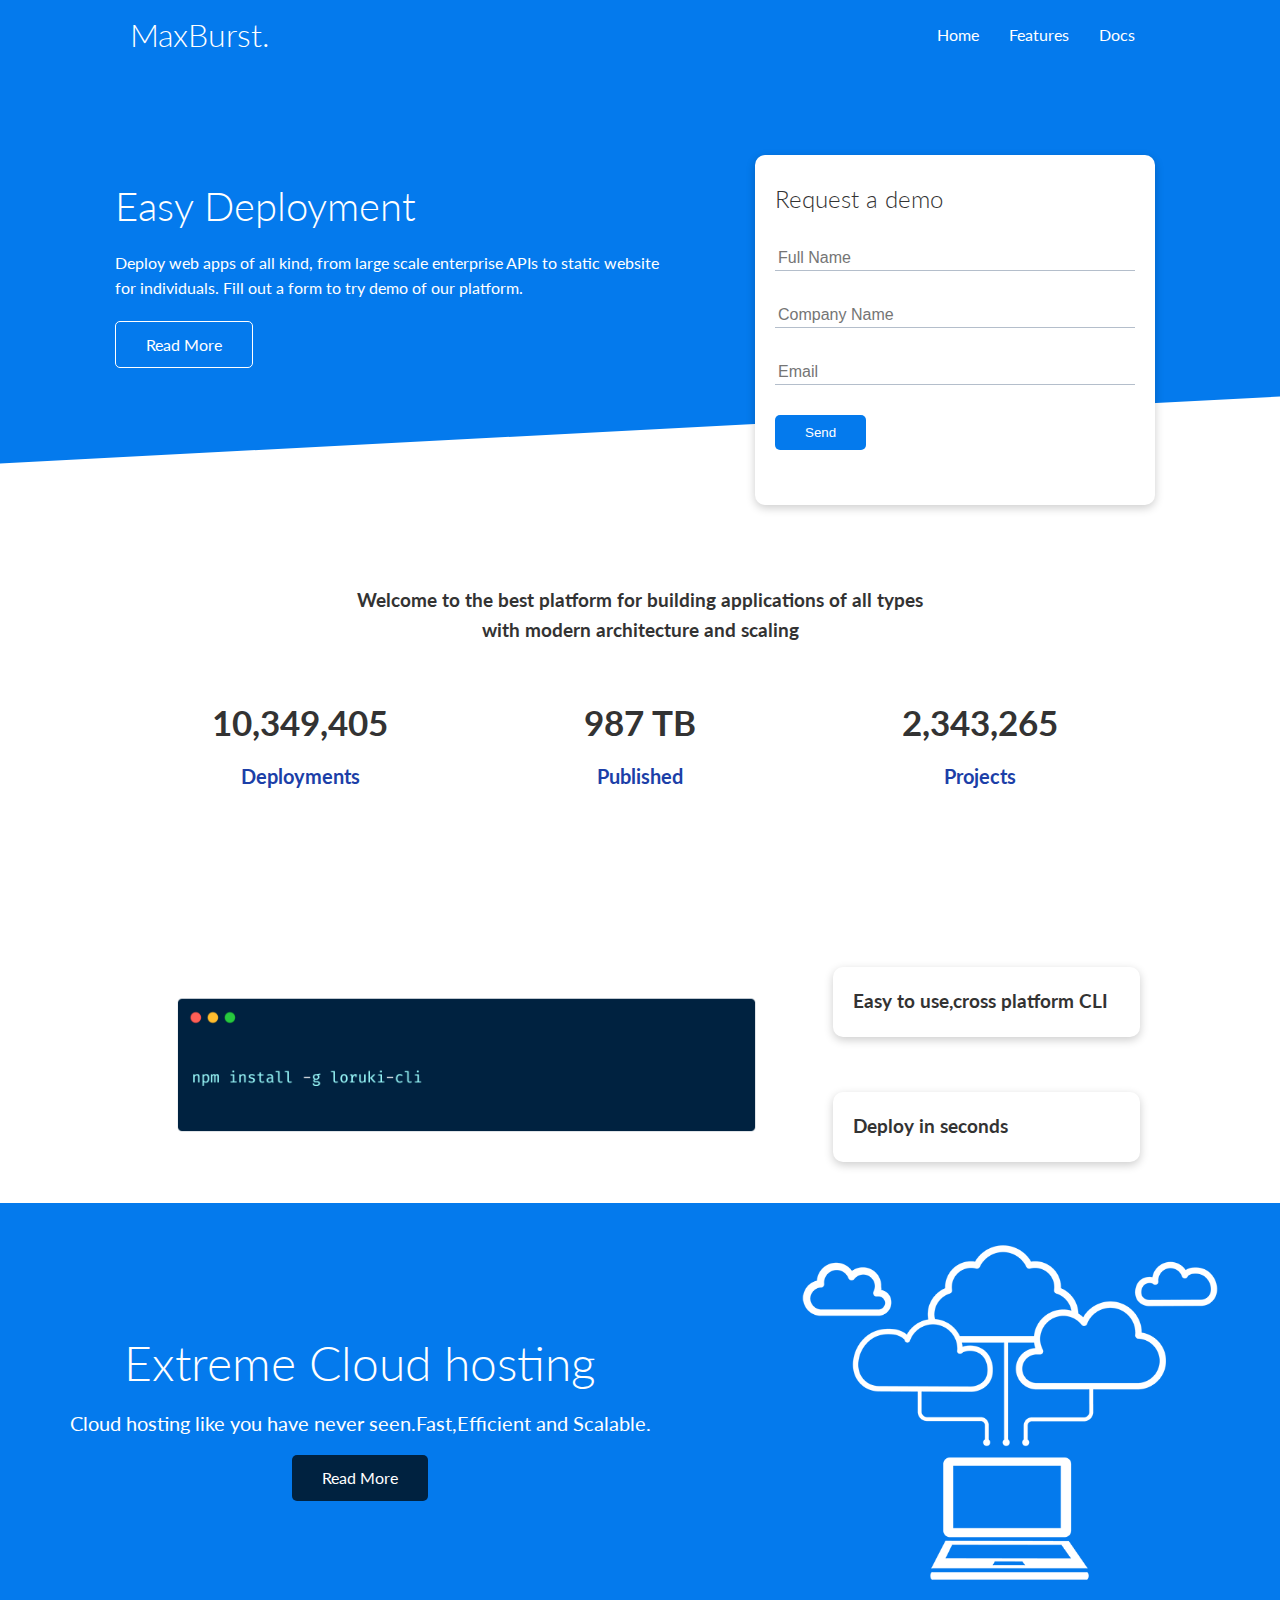
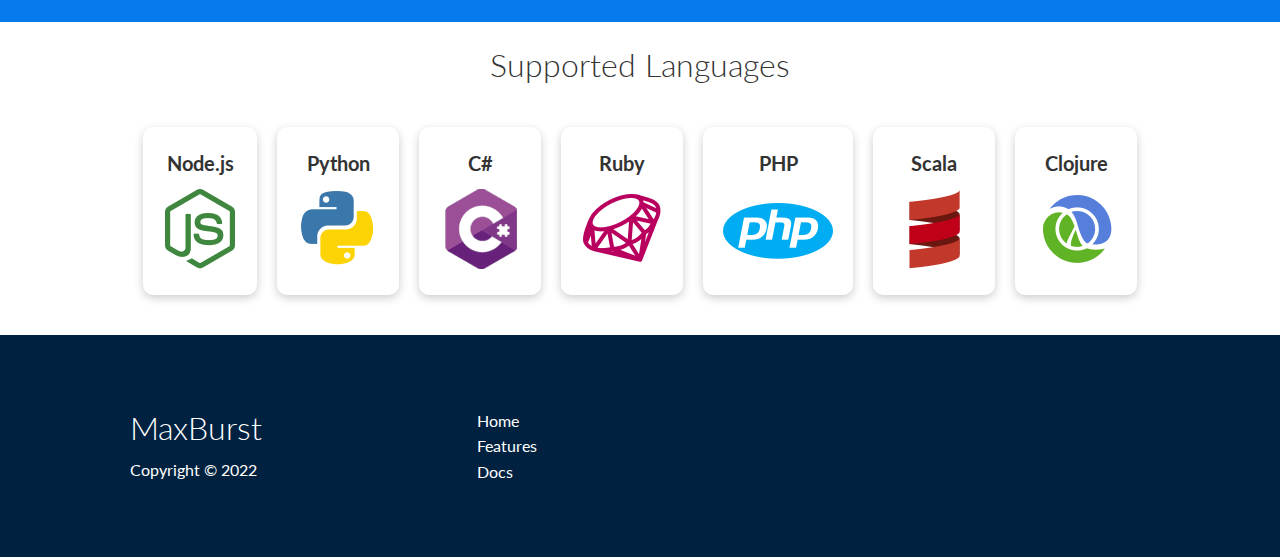
==== index.html @ ba8dc8c8 "First Commit" ====
<!DOCTYPE html>
<html lang="en">

<head>
    <meta charset="UTF-8">
    <meta http-equiv="X-UA-Compatible" content="IE=edge">
    <meta name="viewport" content="width=device-width, initial-scale=1.0">
    <link rel="stylesheet" href="css/style.css">
    <link rel="stylesheet" href="https://cdnjs.cloudflare.com/ajax/libs/font-awesome/6.1.1/css/all.min.css"
        integrity="sha512-KfkfwYDsLkIlwQp6LFnl8zNdLGxu9YAA1QvwINks4PhcElQSvqcyVLLD9aMhXd13uQjoXtEKNosOWaZqXgel0g=="
        crossorigin="anonymous" referrerpolicy="no-referrer" />
    <link rel="stylesheet" href="/css/utilities.css">
    <title>MaxBurst | Cloud hosting For Everyone</title>
</head>

<body>

    <!-------------------------------------------------- Navbar Section --------------------------------------------------->
    <div class="navbar">
        <div class="container flex">
            <h1 class="logo">MaxBurst.</h1>
            <nav>
                <ul>
                    <li><a href="index.html">Home</a></li>
                    <li><a href="features.html">Features</a></li>
                    <li><a href="docs.html">Docs</a></li>
                </ul>
            </nav>
        </div>
    </div>

    <!-------------------------------------------------- Showcase Section --------------------------------------------------->
    <section class="showcase">
        <div class="container grid">
            <div class="showcase-text">
                <h1>Easy Deployment</h1>
                <p>Deploy web apps of all kind, from large scale enterprise APIs to static website for individuals. Fill
                    out a form to try demo of our platform.</p>
                <a href="features.html" class="btn btn-outline">Read More</a>
            </div>

            <div class="showcase-form card">
                <h2>Request a demo</h2>
                <form>
                    <div class="form-control">
                        <input type="text" name="name" placeholder="Full Name" required>
                    </div>
                    <div class="form-control">
                        <input type="text" name="company" placeholder="Company Name" required>
                    </div>
                    <div class="form-control">
                        <input type="email" name="email" placeholder="Email" required>
                    </div>
                    <input type="submit" value="Send" class="btn btn-primary">
                </form>
            </div>
        </div>
    </section>


    <!-------------------------------------------------- Stats Section --------------------------------------------------->
    <section class="stats">
        <div class="container">
            <h3 class="stats-heading text-center my-1">Welcome to the best platform for building applications of all
                types with modern architecture and scaling</h3>

            <div class="grid grid-3 text-center my-4">
                <div>
                    <i class="fas fa-server fa-3x"></i>
                    <h3>10,349,405</h3>
                    <p class="text-secondary">Deployments</p>
                </div>
                <div>
                    <i class="fas fa-upload fa-3x"></i>
                    <h3>987 TB</h3>
                    <p class="text-secondary">Published</p>
                </div>
                <div>
                    <i class="fas fa-project-diagram fa-3x"></i>
                    <h3>2,343,265</h3>
                    <p class="text-secondary">Projects</p>
                </div>
            </div>
        </div>

    </section>

    <!-------------------------------------------------- CLI Section --------------------------------------------------->

    <section class="cli">
        <div class="container grid">
            <img src="images/cli.png" alt="">
            <div class="card">
                <h3>Easy to use,cross platform CLI</h3>
            </div>
            <div class="card">
                <h3>Deploy in seconds</h3>
            </div>
        </div>
    </section>

    <!-------------------------------------------------- Cloud Section --------------------------------------------------->

    <section class="cloud bg-primary my-2 py-2">
        <div class="conatiner grid">
            <div class="text-center">
                <h2 class="lg">Extreme Cloud hosting</h2>
                <p class="lead my-1">
                    Cloud hosting like you have never seen.Fast,Efficient and Scalable.
                </p>
                <a href="features.html" class="btn btn-dark">Read More</a>
            </div>
            <img src="images/cloud.png" alt="">
        </div>
    </section>

    <!-------------------------------------------------- Languages Section --------------------------------------------------->

    <section class="languages">
        <h2 class="md text-center my-2">
            Supported Languages
        </h2>
        <div class="conatiner flex">
            <div class="card">
                <h4>Node.js</h4>
                <img src="images/logos/node.png" alt="">
            </div>
            <div class="card">
                <h4>Python</h4>
                <img src="images/logos/python.png" alt="">
            </div>
            <div class="card">
                <h4>C#</h4>
                <img src="images/logos/csharp.png" alt="">
            </div>
            <div class="card">
                <h4>Ruby</h4>
                <img src="images/logos/ruby.png" alt="">
            </div>
            <div class="card">
                <h4>PHP</h4>
                <img src="images/logos/php.png" alt="">
            </div>
            <div class="card">
                <h4>Scala</h4>
                <img src="images/logos/scala.png" alt="">
            </div>
            <div class="card">
                <h4>Clojure</h4>
                <img src="images/logos/clojure.png" alt="">
            </div>
        </div>
    </section>

    <!-------------------------------------------------- Footer Section --------------------------------------------------->

    <footer class="footer bg-dark py-5">
        <div class="container grid grid-3">
            <div>
                <h1>MaxBurst</h1>
                <p>Copyright &copy; 2022</p>
            </div>
            <nav>
                <ul>
                    <li><a href="index.html">Home</a></li>
                    <li><a href="features.html">Features</a></li>
                    <li><a href="docs.html">Docs</a></li>
                </ul>
            </nav>
            <div class="social">
                <a href=""><i class="fab fa-github fa-2x"></i></a>
                <a href=""><i class="fab fa-facebook fa-2x"></i></a>
                <a href=""><i class="fab fa-instagram fa-2x"></i></a>
                <a href=""><i class="fab fa-twitter fa-2x"></i></a>  
            </div>
        </div>
    </footer>

</body>

</html>
---- css/style.css ----
@import url('https://fonts.googleapis.com/css2?family=Lato:wght@300&display=swap');

:root {
    --primary-color: #047aed;
    --secondary-color: #1c3fa8;
    --dark-color: #002240;
    --light-color: #f4f4f4;
    --success-color: #5cb85c;
    --error-color: #d9534f;
}

* {
    box-sizing: border-box;
    padding: 0;
    margin: 0;
}

body {
    font-family: 'Lato', 'sans-serif';
    color: #333;
    line-height: 1.6;
}

ul {
    list-style-type: none;
}

a {
    text-decoration: none;
    color: #333;
}

h1,
h2 {
    font-weight: 300;
    line-height: 1.2;
    margin: 10px 0;
}

p {
    margin: 10px 0px;
}

img {
    width: 100%;
}

code,
pre {
    background: #333;
    color: #fff;
    padding: 10px;
}


/* <!-------------------------------------------------- Navbar Section ---------------------------------------------------> */

.navbar {
    background-color: var(--primary-color);
    color: #fff;
    height: 70px;
}

.navbar ul {
    display: flex;
}

.navbar a {
    color: #fff;
    padding: 10px;
    margin: 0 5px;
}

.navbar a:hover {
    border-bottom: 2px solid #fff;
}

.navbar .flex {
    justify-content: space-between;
}


/* <!-------------------------------------------------- Showcase ---------------------------------------------------> */
.showcase {
    height: 400px;
    background-color: var(--primary-color);
    color: #fff;
    position: relative;
}

.showcase h1 {
    font-size: 40px;
}

.showcase p {
    margin: 20px 0;
}

.showcase .grid {
    grid-template-columns: 55% 45%;
    gap: 30px;
    overflow: visible;
}

.showcase-text {
    animation: slideInFromLeft 1s ease-in;
}

.showcase-form {
    position: relative;
    top: 60px;
    height: 350px;
    width: 400px;
    padding: 40px;
    z-index: 100px;
    justify-self: flex-end;
    animation: slideInFromRight 1s ease-in;

}

.showcase-form .form-control {
    margin: 30px 0;
}

.showcase-form input[type='text'],
.showcase-form input[type='email'] {
    border: 0;
    border-bottom: 1px solid #b4becb;
    width: 100%;
    padding: 3px;
    font-size: 16px;
}

.showcase-form input:focus {
    outline: none;
}

.showcase::before {
    content: '';
    position: absolute;
    height: 110px;
    bottom: -70px;
    right: 0;
    left: 0;
    background: #fff;
    transform: skewY(-3deg);
    -webkit-transform: skewY(-3deg);
    -moz-transform: skewY(-3deg);
    -ms-transform: skewY(-3deg);
}

/* <!-------------------------------------------------- Stats Section ---------------------------------------------------> */
.stats {
    padding: 100px;
    animation: slideInFromBottom 1s ease-in;

}


.stats-heading {
    padding: 0 200px;
    margin: auto;
}

/* .stats-heading {
    max-width: 500px;
    margin: auto;
    display: grid;
  } */

.stats .grid h3 {
    font-size: 35px;
}

.stats .grid p {
    font-size: 20px;
    font-weight: bold;
}

/* <!-------------------------------------------------- CLI Section ---------------------------------------------------> */

.cli .grid {
    grid-template-columns: repeat(3, 1fr);
    grid-template-rows: repeat(2, 1fr);
}

.cli .grid>*:first-child {
    grid-column: 1/ span 2;
    grid-row: 1/ span 2;
}

/* <!-------------------------------------------------- Cloud Section ---------------------------------------------------> */

.cloud .grid {
    grid-template-columns: 4fr 3fr;
}

/* <!-------------------------------------------------- Languages Section ---------------------------------------------------> */

.languages .flex {
    flex-wrap: wrap;
}

.languages .card {
    text-align: center;
    margin: 18px 10px 40px;
    transition: transform 0.2s ease-in;
}

.languages .card h4 {
    font-size: 20px;
    margin-bottom: 10px;
}

.languages .card:hover {
    transform: translateY(-15px);
}

/* <!-------------------------------------------------- Features Section ---------------------------------------------------> */

.features-head img,
.docs-head img {
    width: 200px;
    justify-self: flex-end;
}

.features-sub-head img {
    width: 300px;
    justify-self: flex-end;
}

.features-main .card>i {
    margin-right: 20px;
}

.features-main .grid {
    padding: 30px;
}

.features-main .grid>*:first-child {
    grid-column: 1/ span 3;
}

.features-main .grid>*:nth-child(2) {
    grid-column: 1/ span 2;
}

/* <!-------------------------------------------------- Docs Section ---------------------------------------------------> */

.docs-main h3 {
    margin: 20px 0;
}

.docs-main .grid {
    grid-template-columns: 1fr 2fr;
    align-items: flex-start;
}

.docs-main nav li {
    font-size: 17px;
    padding-bottom: 5px;
    margin-bottom: 5px;
    border-bottom: 1px #ccc solid;
}

.docs-main a:hover {
    font-weight: bold;
}

/* <!-------------------------------------------------- Footer Section ---------------------------------------------------> */

.footer .social a {
    margin: 0 10px;
}

/* <!-------------------------------------------------- Animation Section ---------------------------------------------------> */

@keyframes slideInFromLeft {
    0% {
        transform: translateX(-100%);
    }

    100% {
        transform: translateX(0);
    }
}

@keyframes slideInFromRight {
    0% {
        transform: translateX(100%);
    }

    100% {
        transform: translateX(0);
    }
}

@keyframes slideInFromTop {
    0% {
        transform: translateY(-100%);
    }

    100% {
        transform: translateX(0);
    }
}

@keyframes slideInFromBottom {
    0% {
        transform: translateY(100%);
    }

    100% {
        transform: translateX(0);
    }
}

/* <!-------------------------------------------------- Tablet Section ---------------------------------------------------> */
@media(max-width: 768px) {

    .grid,
    .showcase .grid,
    .stats .grid,
    .cli .grid,
    .cloud .grid,
    .features-main .grid,
    .docs-main .grid {
        grid-template-columns: 1fr;
        grid-template-rows: 1fr;
    }

    .showcase {
        height: auto;
    }

    .showcase-text {
        text-align: center;
        margin-top: 40px;
        animation: slideInFromTop 1s ease-in;
    }

    .showcase-form {
        justify-self: center;
        margin: auto;
        animation: slideInFromBottom 1s ease-in;
    }

    .stats-heading {
        padding: 0;
        margin: auto;
    }

    .cli .grid>*:first-child {
        grid-column: 1;
        grid-row: 1;
    }

    .features-head,
    .features-sub-head,
    .docs-head {
        text-align: center;
    }

    .features-head img,
    .features-sub-head img,
    .docs-head img {
        justify-self: center;
    }

    .features-main .grid>*:first-child,
    .features-main .grid>*:nth-child(2) {
        grid-column: 1;
    }
}


/* <!-------------------------------------------------- Mobile Section ---------------------------------------------------> */

@media(max-width: 500px) {
    .navbar {
        height: 110px;
    }

    .navbar .flex {
        flex-direction: column;
    }

    .navbar ul {
        padding: 10px;
        background-color: rgba(0, 0, 0, 0.1);
    }


}
---- css/utilities.css ----
/* <!-------------------------------------------------- Utilities ---------------------------------------------------> */

.container {
    max-width: 1100px;
    margin: 0 auto;
    overflow: auto;
    padding: 0 40px;
}

.flex {
    display: flex;
    justify-content: center;
    align-items: center;
    height: 100%;
}

.grid {
    display: grid;
    grid-template-columns: repeat(2, 1fr);
    gap: 20px;
    justify-content: center;
    align-items: center;
    height: 100%;
}

.grid-3 {
    grid-template-columns: repeat(3, 1fr);
}

.card {
    background-color: #fff;
    color: #333;
    border-radius: 10px;
    box-shadow: 0 3px 10px rgba(0, 0, 0, 0.2);
    padding: 20px;
    margin: 10px;
}

.btn {
    display: inline-block;
    padding: 10px 30px;
    cursor: pointer;
    background: var(--primary-color);
    color: #fff;
    border: none;
    border-radius: 5px;
}

.btn-outline {
    background-color: transparent;
    border: 1px solid #fff;
}

.btn:hover {
    transform: scale(0.98);
}

.text-center {
    text-align: center;
}

/* <!-------------------------------------------------- Alert ---------------------------------------------------> */

.alert{
    background-color: var(--light-color);
    padding: 10px 20px;
    font-weight: bold;
    margin: 15px 0;
}

.alert i{
    margin-right: 10px;
}

.alert-success{
    background-color: var(--success-color);
    color: #fff;
}

.alert-error{
    background-color: var(--error-color);
    color: #fff;
}

/* <!-------------------------------------------------- Background & colored Buttons ---------------------------------------------------> */

.bg-primary,
.btn-primary {
    background-color: var(--primary-color);
    color: #fff;
}

.bg-secondary,
.btn-secondary {
    background-color: var(--secondary-color);
    color: #fff;
}

.bg-dark,
.btn-dark {
    background-color: var(--dark-color);
    color: #fff;
}

.bg-light,
.btn-light {
    background-color: var(--light-color);
    color: #333
}

.bg-primary a,.btn-primary a,.bg-secondary a,.btn-secondary a,.bg-dark a,.btn-dark a{
    color: #fff;
}

/* <!-------------------------------------------------- Text Color ---------------------------------------------------> */

.text-primary {
    color: var(--primary-color);

}

.text-secondary {
    color: var(--secondary-color);

}

.text-dark {
    color: var(--dark-color);
}

.text-light {
    color: var(--light-color);
}

/* <!-------------------------------------------------- Background & colored Buttons ---------------------------------------------------> */

.lead{
    font-size: 20px;
}

.sm{
    font-size: 1rem;
}

.md{
    font-size: 2rem;
}

.lg{
    font-size: 3rem;
}

.xl{
    font-size: 4rem;
}
/* <!-------------------------------------------------- Margin ---------------------------------------------------> */

.my-1 {
    margin: 1rem 0;
}

.my-2 {
    margin: 1.5rem 0;
}

.my-3 {
    margin: 2rem 0;
}

.my-4 {
    margin: 3rem 0;
}

.my-5 {
    margin: 4rem 0;
}

.m-1 {
    margin: 1rem;
}

.m-2 {
    margin: 1.5rem;
}

.m-3 {
    margin: 2rem;
}

.m-4 {
    margin: 3rem;
}

.m-5 {
    margin: 4rem;
}

/* <!-------------------------------------------------- Padding ---------------------------------------------------> */

.py-1 {
    padding: 1rem 0;
}

.py-2 {
    padding: 1.5rem 0;
}

.py-3 {
    padding: 2rem 0;
}

.py-4 {
    padding: 3rem 0;
}

.py-5 {
    padding: 4rem 0;
}

.p-1 {
    padding: 1rem;
}

.p-2 {
    padding: 1.5rem;
}

.p-3 {
    padding: 2rem;
}

.p-4 {
    padding: 3rem;
}

.p-5 {
    padding: 4rem;
}
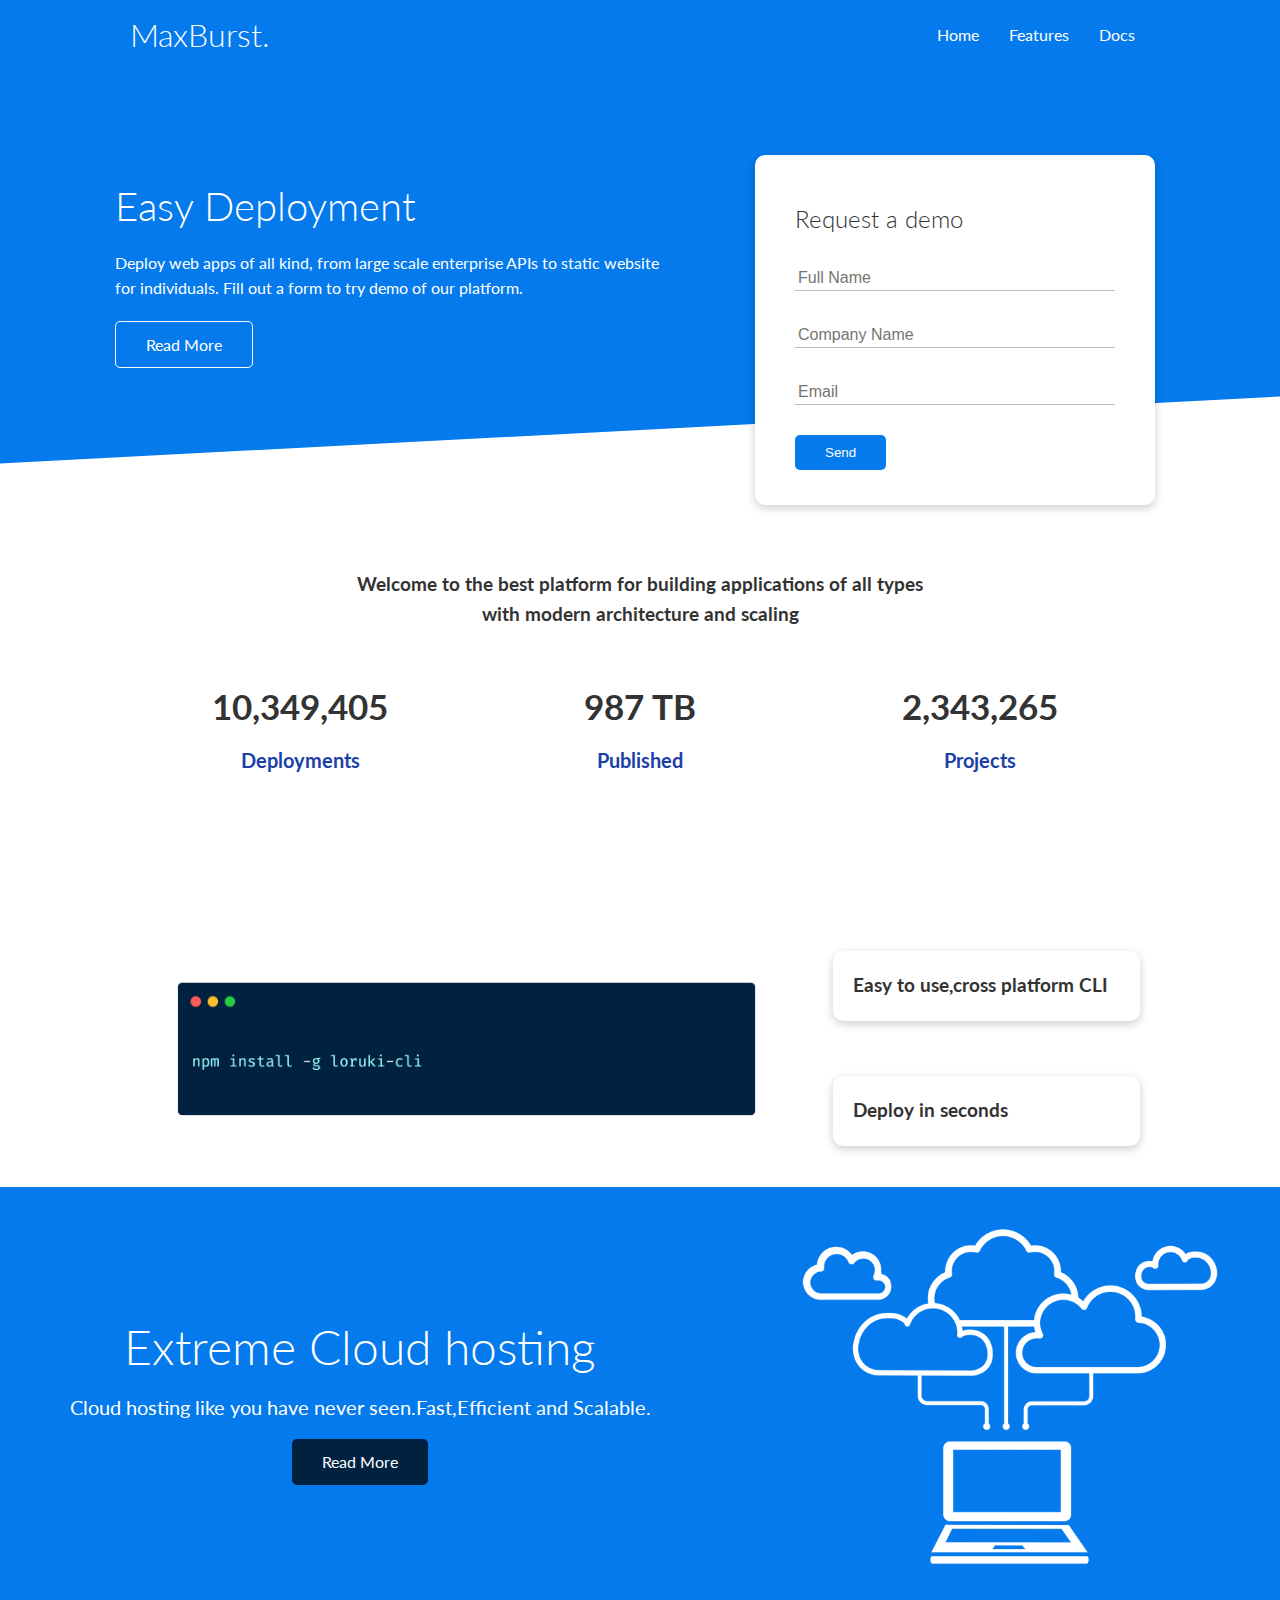
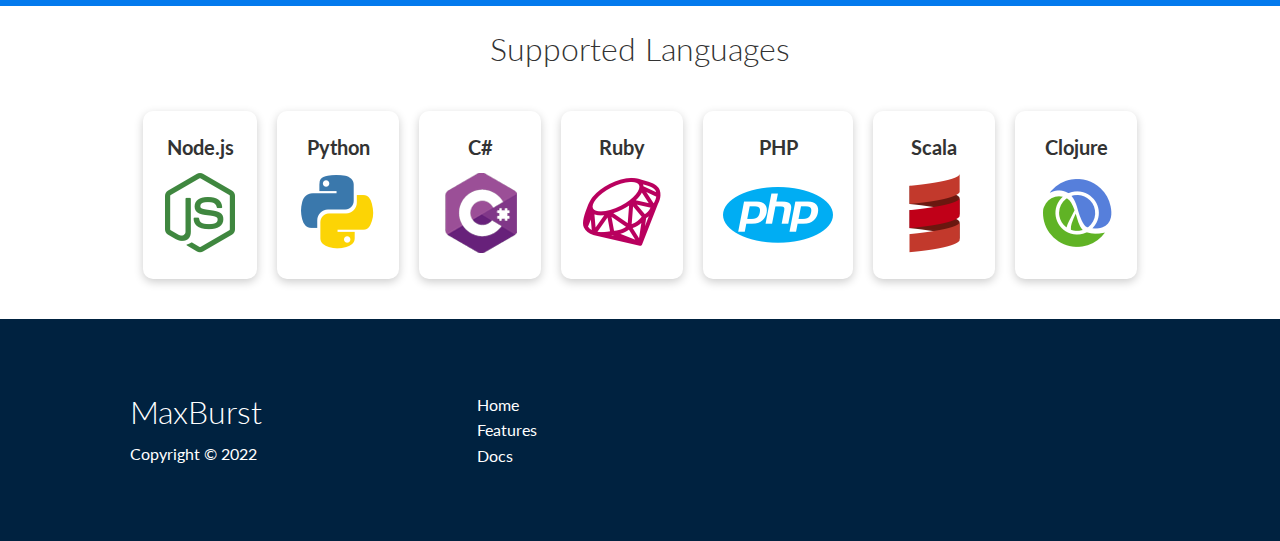
==== commit bb3b8f8f: "Update index.html" ====
--- a/index.html
+++ b/index.html
@@ -5,11 +5,11 @@
     <meta charset="UTF-8">
     <meta http-equiv="X-UA-Compatible" content="IE=edge">
     <meta name="viewport" content="width=device-width, initial-scale=1.0">
-    <link rel="stylesheet" href="css/style.css">
+    <link rel="stylesheet" href="/css/utilities.css">
+    <link rel="stylesheet" href="/css/style.css">
     <link rel="stylesheet" href="https://cdnjs.cloudflare.com/ajax/libs/font-awesome/6.1.1/css/all.min.css"
         integrity="sha512-KfkfwYDsLkIlwQp6LFnl8zNdLGxu9YAA1QvwINks4PhcElQSvqcyVLLD9aMhXd13uQjoXtEKNosOWaZqXgel0g=="
         crossorigin="anonymous" referrerpolicy="no-referrer" />
-    <link rel="stylesheet" href="/css/utilities.css">
     <title>MaxBurst | Cloud hosting For Everyone</title>
 </head>
 
@@ -171,7 +171,7 @@
                 <a href=""><i class="fab fa-github fa-2x"></i></a>
                 <a href=""><i class="fab fa-facebook fa-2x"></i></a>
                 <a href=""><i class="fab fa-instagram fa-2x"></i></a>
-                <a href=""><i class="fab fa-twitter fa-2x"></i></a>  
+                <a href=""><i class="fab fa-twitter fa-2x"></i></a>
             </div>
         </div>
     </footer>
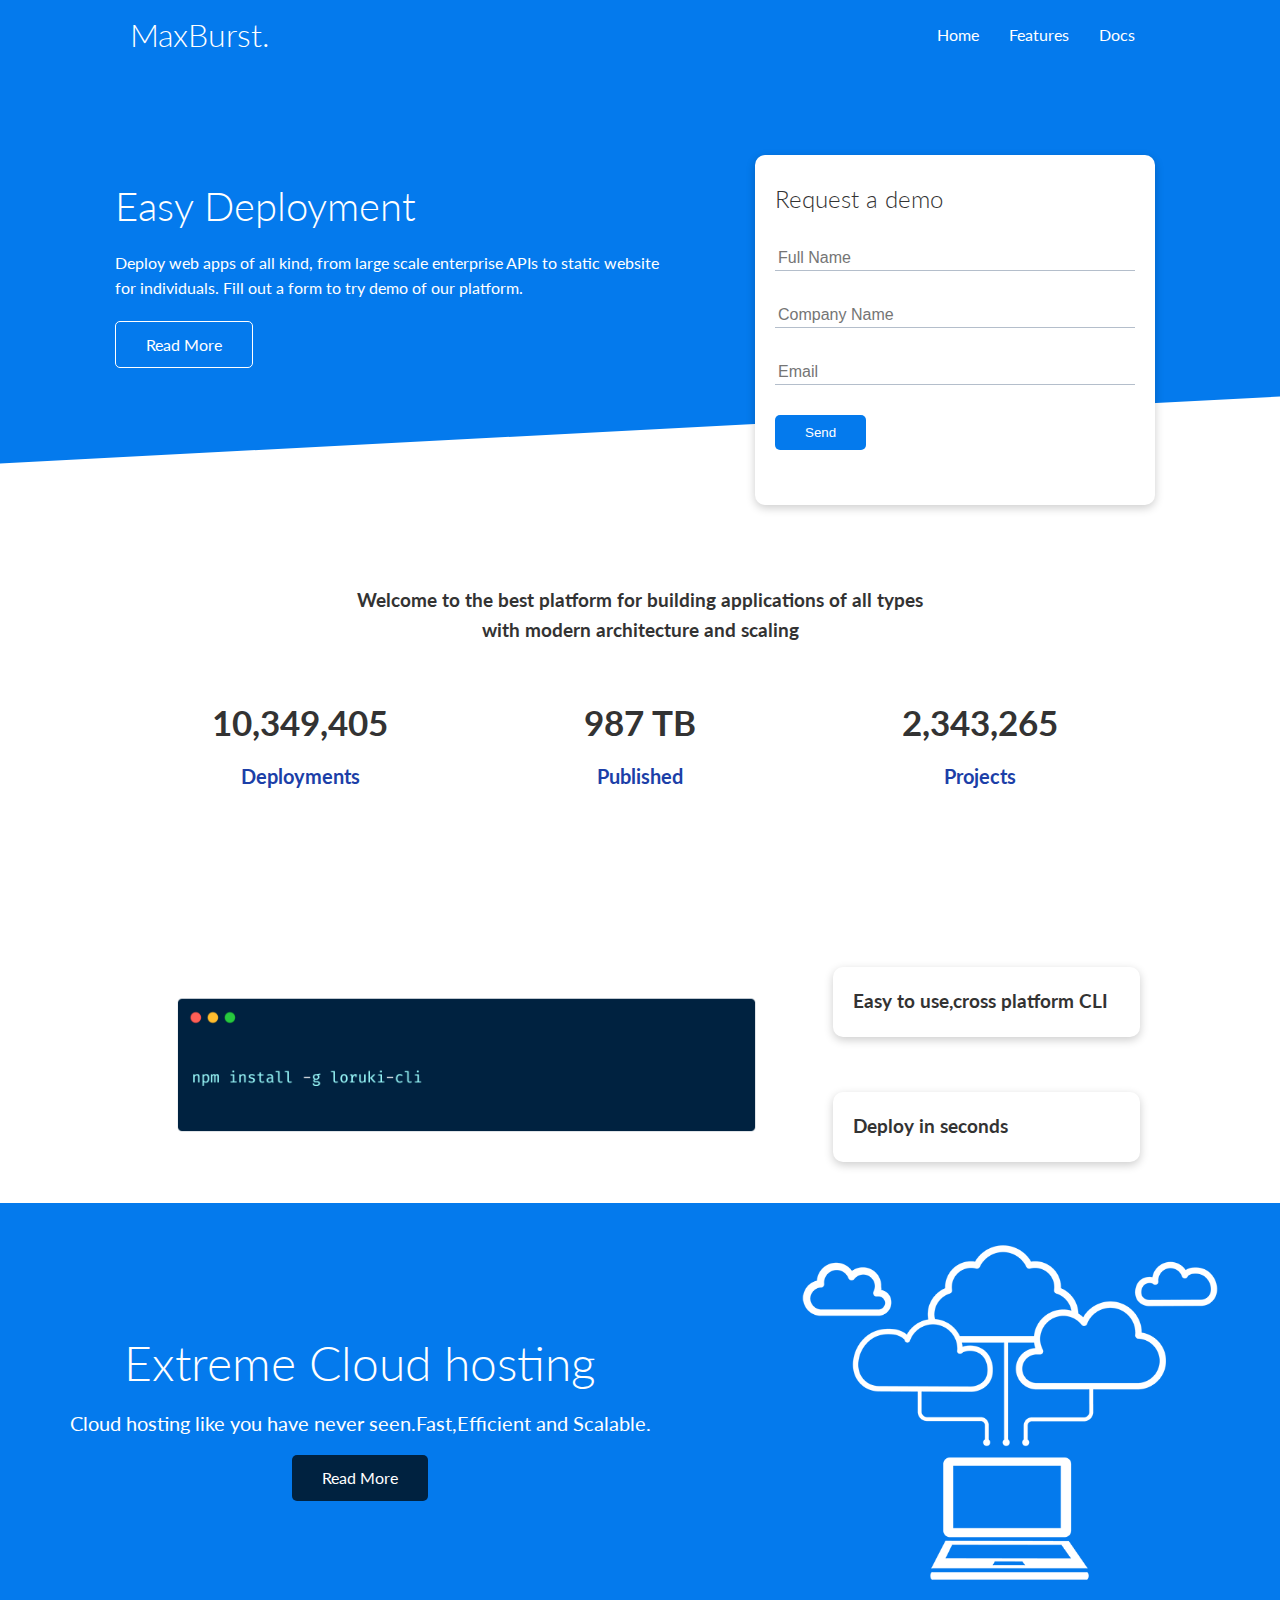
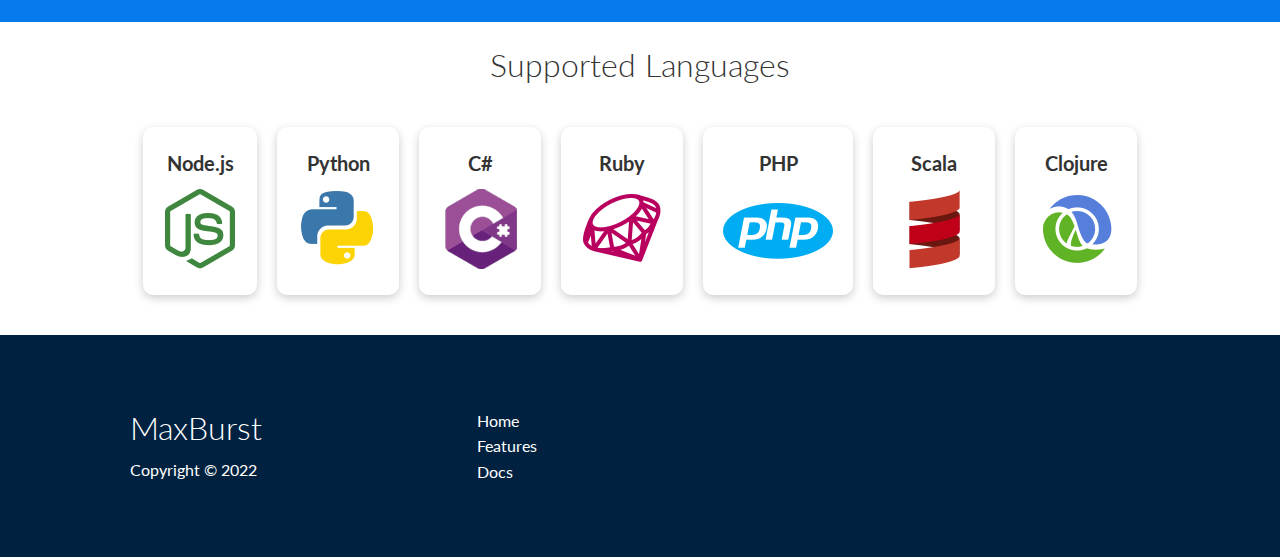
==== commit 7e4679ee: "Update Index1" ====
--- a/index.html
+++ b/index.html
@@ -5,11 +5,11 @@
     <meta charset="UTF-8">
     <meta http-equiv="X-UA-Compatible" content="IE=edge">
     <meta name="viewport" content="width=device-width, initial-scale=1.0">
-    <link rel="stylesheet" href="/css/utilities.css">
     <link rel="stylesheet" href="/css/style.css">
     <link rel="stylesheet" href="https://cdnjs.cloudflare.com/ajax/libs/font-awesome/6.1.1/css/all.min.css"
         integrity="sha512-KfkfwYDsLkIlwQp6LFnl8zNdLGxu9YAA1QvwINks4PhcElQSvqcyVLLD9aMhXd13uQjoXtEKNosOWaZqXgel0g=="
         crossorigin="anonymous" referrerpolicy="no-referrer" />
+    <link rel="stylesheet" href="/css/utilities.css">
     <title>MaxBurst | Cloud hosting For Everyone</title>
 </head>
 
